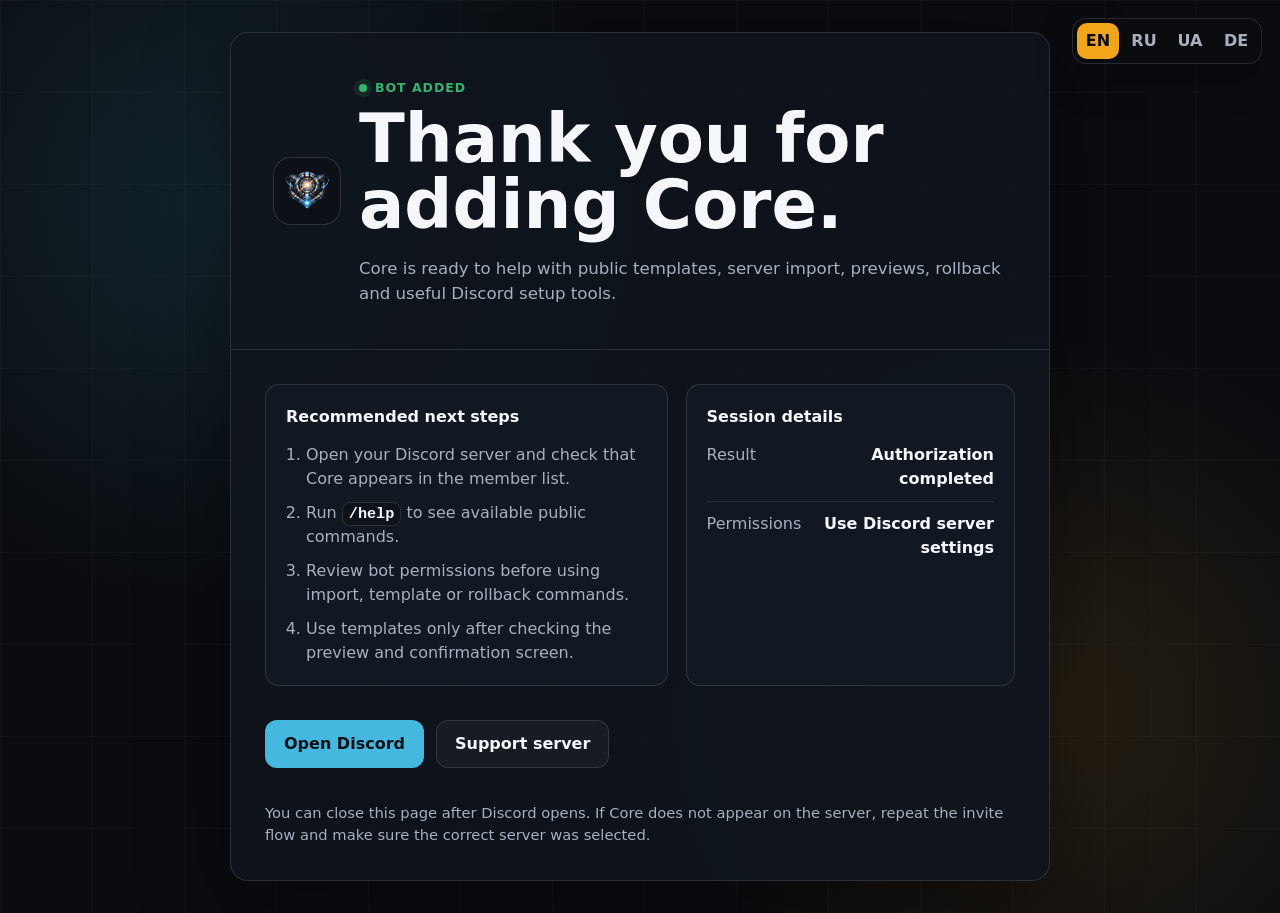
==== added/index.html @ 1f42f7ff "Redirect" ====
<!doctype html>
<html lang="en">
  <head>
    <meta charset="utf-8">
    <meta name="viewport" content="width=device-width, initial-scale=1">
    <meta name="robots" content="noindex,nofollow">
    <meta name="theme-color" content="#0a0c10">
    <title>Core added to Discord</title>
    <meta name="description" content="Core has been added to your Discord server.">
    <link rel="icon" href="../assets/favicon.png">
    <style>
      :root {
        color-scheme: dark;
        --bg: #0a0c10;
        --panel: #10151d;
        --panel-2: #151b25;
        --line: rgba(255, 255, 255, 0.12);
        --text: #f5f7fb;
        --muted: #a7b0bf;
        --accent: #44b8de;
        --accent-2: #f2a51a;
        --ok: #35b46f;
      }

      * {
        box-sizing: border-box;
      }

      html,
      body {
        min-height: 100%;
      }

      body {
        margin: 0;
        display: grid;
        place-items: center;
        min-height: 100vh;
        padding: 32px;
        background:
          linear-gradient(rgba(255, 255, 255, 0.025) 1px, transparent 1px),
          linear-gradient(90deg, rgba(255, 255, 255, 0.025) 1px, transparent 1px),
          radial-gradient(circle at 18% 22%, rgba(68, 184, 222, 0.14), transparent 32%),
          radial-gradient(circle at 82% 78%, rgba(242, 165, 26, 0.12), transparent 30%),
          var(--bg);
        background-size: 92px 92px, 92px 92px, auto, auto, auto;
        color: var(--text);
        font-family: Inter, ui-sans-serif, system-ui, -apple-system, BlinkMacSystemFont, "Segoe UI", sans-serif;
        line-height: 1.5;
      }

      .language-switcher {
        position: fixed;
        top: 18px;
        right: 18px;
        z-index: 5;
        display: inline-flex;
        gap: 4px;
        border: 1px solid var(--line);
        border-radius: 14px;
        background: rgba(10, 12, 16, 0.84);
        padding: 4px;
        backdrop-filter: blur(12px);
        box-shadow: 0 14px 40px rgba(0, 0, 0, 0.24);
      }

      .language-switcher button {
        min-width: 42px;
        height: 36px;
        border: 0;
        border-radius: 10px;
        background: transparent;
        color: var(--muted);
        cursor: pointer;
        font: inherit;
        font-weight: 900;
      }

      .language-switcher button.is-active {
        background: var(--accent-2);
        color: #0b0d10;
      }

      main {
        width: min(820px, 100%);
      }

      .panel {
        overflow: hidden;
        border: 1px solid var(--line);
        border-radius: 18px;
        background: rgba(16, 21, 29, 0.92);
        box-shadow: 0 26px 90px rgba(0, 0, 0, 0.42);
        animation: enter 520ms ease both;
      }

      .top {
        display: grid;
        grid-template-columns: auto 1fr;
        gap: 18px;
        align-items: center;
        padding: clamp(26px, 5vw, 42px);
        border-bottom: 1px solid var(--line);
      }

      .mark {
        width: 68px;
        height: 68px;
        border-radius: 18px;
        border: 1px solid rgba(255, 255, 255, 0.14);
        background: #0d1117;
        object-fit: contain;
        padding: 8px;
      }

      .status {
        display: inline-flex;
        align-items: center;
        gap: 8px;
        margin: 0 0 10px;
        color: var(--ok);
        font-size: 0.78rem;
        font-weight: 900;
        letter-spacing: 0.08em;
        text-transform: uppercase;
      }

      .status::before {
        content: "";
        width: 8px;
        height: 8px;
        border-radius: 999px;
        background: var(--ok);
        box-shadow: 0 0 0 5px rgba(53, 180, 111, 0.13);
      }

      h1 {
        margin: 0;
        font-size: clamp(2rem, 6vw, 4.2rem);
        line-height: 0.98;
        letter-spacing: 0;
      }

      .copy {
        margin: 18px 0 0;
        max-width: 690px;
        color: var(--muted);
        font-size: 1.04rem;
      }

      .body {
        display: grid;
        grid-template-columns: 1.1fr 0.9fr;
        gap: 18px;
        padding: clamp(22px, 4vw, 34px);
      }

      .card {
        border: 1px solid var(--line);
        border-radius: 14px;
        background: rgba(21, 27, 37, 0.72);
        padding: 20px;
      }

      h2 {
        margin: 0 0 14px;
        font-size: 1rem;
      }

      ol,
      ul {
        margin: 0;
        padding-left: 20px;
        color: var(--muted);
      }

      li + li {
        margin-top: 10px;
      }

      code {
        border: 1px solid rgba(255, 255, 255, 0.12);
        border-radius: 8px;
        background: rgba(0, 0, 0, 0.2);
        color: var(--text);
        font: 700 0.95em ui-monospace, SFMono-Regular, Menlo, Consolas, monospace;
        padding: 2px 6px;
      }

      .details {
        display: grid;
        gap: 10px;
      }

      .detail {
        display: flex;
        justify-content: space-between;
        gap: 16px;
        border-bottom: 1px solid rgba(255, 255, 255, 0.08);
        padding-bottom: 10px;
        color: var(--muted);
      }

      .detail:last-child {
        border-bottom: 0;
        padding-bottom: 0;
      }

      .detail strong {
        color: var(--text);
        text-align: right;
      }

      .actions {
        display: flex;
        flex-wrap: wrap;
        gap: 12px;
        padding: 0 clamp(22px, 4vw, 34px) clamp(24px, 4vw, 34px);
      }

      .button {
        display: inline-flex;
        align-items: center;
        justify-content: center;
        min-height: 48px;
        border: 1px solid var(--line);
        border-radius: 12px;
        padding: 0 18px;
        color: var(--text);
        font-weight: 900;
        text-decoration: none;
      }

      .button.primary {
        border-color: transparent;
        background: var(--accent);
        color: #071015;
      }

      .button.secondary {
        background: rgba(255, 255, 255, 0.04);
      }

      .note {
        margin: 0;
        padding: 0 clamp(22px, 4vw, 34px) clamp(24px, 4vw, 34px);
        color: var(--muted);
        font-size: 0.92rem;
      }

      @keyframes enter {
        from {
          opacity: 0;
          transform: translateY(16px);
        }

        to {
          opacity: 1;
          transform: translateY(0);
        }
      }

      @media (max-width: 760px) {
        body {
          padding: 76px 18px 18px;
        }

        .language-switcher {
          top: 14px;
          right: 14px;
        }

        .top,
        .body {
          grid-template-columns: 1fr;
        }

        .mark {
          width: 58px;
          height: 58px;
        }

        .detail {
          display: grid;
        }

        .detail strong {
          text-align: left;
        }
      }
    </style>
  </head>
  <body>
    <div class="language-switcher" aria-label="Language">
      <button class="is-active" type="button" data-lang="en" aria-pressed="true">EN</button>
      <button type="button" data-lang="ru" aria-pressed="false">RU</button>
      <button type="button" data-lang="ua" aria-pressed="false">UA</button>
      <button type="button" data-lang="de" aria-pressed="false">DE</button>
    </div>

    <main>
      <section class="panel" aria-labelledby="page-title">
        <div class="top">
          <img class="mark" src="../assets/core-mark.png" alt="" width="68" height="68">
          <div>
            <p class="status" data-i18n="status" data-status>Bot added</p>
            <h1 id="page-title" data-i18n="title" data-title>Thank you for adding Core.</h1>
            <p class="copy" data-i18n="copy" data-copy>
              Core is ready to help with public templates, server import, previews, rollback and useful Discord setup tools.
            </p>
          </div>
        </div>

        <div class="body">
          <article class="card">
            <h2 data-i18n="stepsTitle">Recommended next steps</h2>
            <ol>
              <li data-i18n-html="step1">Open your Discord server and check that Core appears in the member list.</li>
              <li data-i18n-html="step2">Run <code>/help</code> to see available public commands.</li>
              <li data-i18n-html="step3">Review bot permissions before using import, template or rollback commands.</li>
              <li data-i18n-html="step4">Use templates only after checking the preview and confirmation screen.</li>
            </ol>
          </article>

          <article class="card">
            <h2 data-i18n="detailsTitle">Session details</h2>
            <div class="details">
              <div class="detail">
                <span data-i18n="resultLabel">Result</span>
                <strong data-result>Authorization completed</strong>
              </div>
              <div class="detail">
                <span data-i18n="permissionsLabel">Permissions</span>
                <strong data-permissions>Use Discord server settings</strong>
              </div>
            </div>
          </article>
        </div>

        <div class="actions">
          <a class="button primary" data-i18n="openDiscord" href="https://discord.com/channels/@me">Open Discord</a>
          <a class="button secondary" data-i18n="supportServer" href="https://discord.gg/FjfZkHEuyv">Support server</a>
        </div>

        <p class="note" data-i18n="note">
          You can close this page after Discord opens. If Core does not appear on the server, repeat the invite flow and make sure the correct server was selected.
        </p>
      </section>
    </main>

    <script>
      const translations = {
        en: {
          metaTitle: 'Core added to Discord',
          metaDescription: 'Core has been added to your Discord server.',
          status: 'Bot added',
          title: 'Thank you for adding Core.',
          copy: 'Core is ready to help with public templates, server import, previews, rollback and useful Discord setup tools.',
          stepsTitle: 'Recommended next steps',
          step1: 'Open your Discord server and check that Core appears in the member list.',
          step2: 'Run <code>/help</code> to see available public commands.',
          step3: 'Review bot permissions before using import, template or rollback commands.',
          step4: 'Use templates only after checking the preview and confirmation screen.',
          detailsTitle: 'Session details',
          resultLabel: 'Result',
          permissionsLabel: 'Permissions',
          resultSuccess: 'Authorization completed',
          permissionsFallback: 'Use Discord server settings',
          openDiscord: 'Open Discord',
          supportServer: 'Support server',
          note: 'You can close this page after Discord opens. If Core does not appear on the server, repeat the invite flow and make sure the correct server was selected.',
          errorStatus: 'Authorization stopped',
          errorTitle: 'Core was not added.',
          errorCopy: 'Discord did not complete the authorization flow.'
        },
        ru: {
          metaTitle: 'Core добавлен в Discord',
          metaDescription: 'Core был добавлен на ваш Discord-сервер.',
          status: 'Бот добавлен',
          title: 'Спасибо за добавление Core.',
          copy: 'Core готов помочь с публичными шаблонами, импортом сервера, предпросмотром, откатом и полезными инструментами настройки Discord.',
          stepsTitle: 'Что сделать дальше',
          step1: 'Откройте свой Discord-сервер и проверьте, что Core появился в списке участников.',
          step2: 'Введите <code>/help</code>, чтобы посмотреть доступные публичные команды.',
          step3: 'Проверьте права бота перед использованием импорта, шаблонов или отката.',
          step4: 'Применяйте шаблоны только после проверки предпросмотра и экрана подтверждения.',
          detailsTitle: 'Детали авторизации',
          resultLabel: 'Результат',
          permissionsLabel: 'Права',
          resultSuccess: 'Авторизация завершена',
          permissionsFallback: 'Проверьте настройки сервера Discord',
          openDiscord: 'Открыть Discord',
          supportServer: 'Сервер поддержки',
          note: 'Эту страницу можно закрыть после открытия Discord. Если Core не появился на сервере, повторите добавление и убедитесь, что выбран правильный сервер.',
          errorStatus: 'Авторизация остановлена',
          errorTitle: 'Core не был добавлен.',
          errorCopy: 'Discord не завершил процесс авторизации.'
        },
        ua: {
          metaTitle: 'Core додано в Discord',
          metaDescription: 'Core було додано на ваш Discord-сервер.',
          status: 'Бота додано',
          title: 'Дякуємо за додавання Core.',
          copy: 'Core готовий допомогти з публічними шаблонами, імпортом сервера, попереднім переглядом, відкатом і корисними інструментами налаштування Discord.',
          stepsTitle: 'Що зробити далі',
          step1: 'Відкрийте свій Discord-сервер і перевірте, що Core зʼявився у списку учасників.',
          step2: 'Введіть <code>/help</code>, щоб переглянути доступні публічні команди.',
          step3: 'Перевірте права бота перед використанням імпорту, шаблонів або відкату.',
          step4: 'Застосовуйте шаблони тільки після перевірки попереднього перегляду та екрана підтвердження.',
          detailsTitle: 'Деталі авторизації',
          resultLabel: 'Результат',
          permissionsLabel: 'Права',
          resultSuccess: 'Авторизацію завершено',
          permissionsFallback: 'Перевірте налаштування сервера Discord',
          openDiscord: 'Відкрити Discord',
          supportServer: 'Сервер підтримки',
          note: 'Цю сторінку можна закрити після відкриття Discord. Якщо Core не зʼявився на сервері, повторіть додавання і переконайтеся, що вибрано правильний сервер.',
          errorStatus: 'Авторизацію зупинено',
          errorTitle: 'Core не було додано.',
          errorCopy: 'Discord не завершив процес авторизації.'
        },
        de: {
          metaTitle: 'Core zu Discord hinzugefuegt',
          metaDescription: 'Core wurde zu Ihrem Discord-Server hinzugefuegt.',
          status: 'Bot hinzugefuegt',
          title: 'Danke fuer das Hinzufuegen von Core.',
          copy: 'Core ist bereit fuer oeffentliche Vorlagen, Server-Import, Vorschauen, Rollback und nuetzliche Discord-Werkzeuge.',
          stepsTitle: 'Empfohlene naechste Schritte',
          step1: 'Oeffnen Sie Ihren Discord-Server und pruefen Sie, ob Core in der Mitgliederliste erscheint.',
          step2: 'Fuehren Sie <code>/help</code> aus, um die oeffentlichen Befehle zu sehen.',
          step3: 'Pruefen Sie die Bot-Rechte vor Import-, Vorlagen- oder Rollback-Befehlen.',
          step4: 'Nutzen Sie Vorlagen erst nach Pruefung der Vorschau und des Bestaetigungsfensters.',
          detailsTitle: 'Sitzungsdetails',
          resultLabel: 'Ergebnis',
          permissionsLabel: 'Rechte',
          resultSuccess: 'Autorisierung abgeschlossen',
          permissionsFallback: 'Discord-Servereinstellungen pruefen',
          openDiscord: 'Discord oeffnen',
          supportServer: 'Support-Server',
          note: 'Sie koennen diese Seite schliessen, nachdem Discord geoeffnet wurde. Wenn Core nicht auf dem Server erscheint, wiederholen Sie den Invite-Ablauf und waehlen Sie den richtigen Server.',
          errorStatus: 'Autorisierung gestoppt',
          errorTitle: 'Core wurde nicht hinzugefuegt.',
          errorCopy: 'Discord hat den Autorisierungsvorgang nicht abgeschlossen.'
        }
      };

      const params = new URLSearchParams(window.location.search);
      const error = params.get('error');
      const errorDescription = params.get('error_description');
      const permissions = params.get('permissions');

      function getInitialLanguage() {
        const requested = String(params.get('lang') || '').toLowerCase();
        return translations[requested] ? requested : 'en';
      }

      function setText(selector, value) {
        const element = document.querySelector(selector);
        if (element) element.textContent = value;
      }

      function applyLanguage(language) {
        const dictionary = translations[language] || translations.en;

        document.documentElement.lang = language === 'ua' ? 'uk' : language;
        document.title = dictionary.metaTitle;
        document.querySelector('meta[name="description"]')?.setAttribute('content', dictionary.metaDescription);

        document.querySelectorAll('[data-i18n]').forEach((element) => {
          const key = element.dataset.i18n;
          if (dictionary[key]) element.textContent = dictionary[key];
        });

        document.querySelectorAll('[data-i18n-html]').forEach((element) => {
          const key = element.dataset.i18nHtml;
          if (dictionary[key]) element.innerHTML = dictionary[key];
        });

        setText('[data-result]', error ? error : dictionary.resultSuccess);
        setText('[data-permissions]', permissions || dictionary.permissionsFallback);

        if (error) {
          setText('[data-status]', dictionary.errorStatus);
          setText('[data-title]', dictionary.errorTitle);
          setText('[data-copy]', errorDescription || dictionary.errorCopy);
        }

        document.querySelectorAll('[data-lang]').forEach((button) => {
          const isActive = button.dataset.lang === language;
          button.classList.toggle('is-active', isActive);
          button.setAttribute('aria-pressed', String(isActive));
        });
      }

      document.querySelectorAll('[data-lang]').forEach((button) => {
        button.addEventListener('click', () => applyLanguage(button.dataset.lang || 'en'));
      });

      applyLanguage(getInitialLanguage());
    </script>
  </body>
</html>
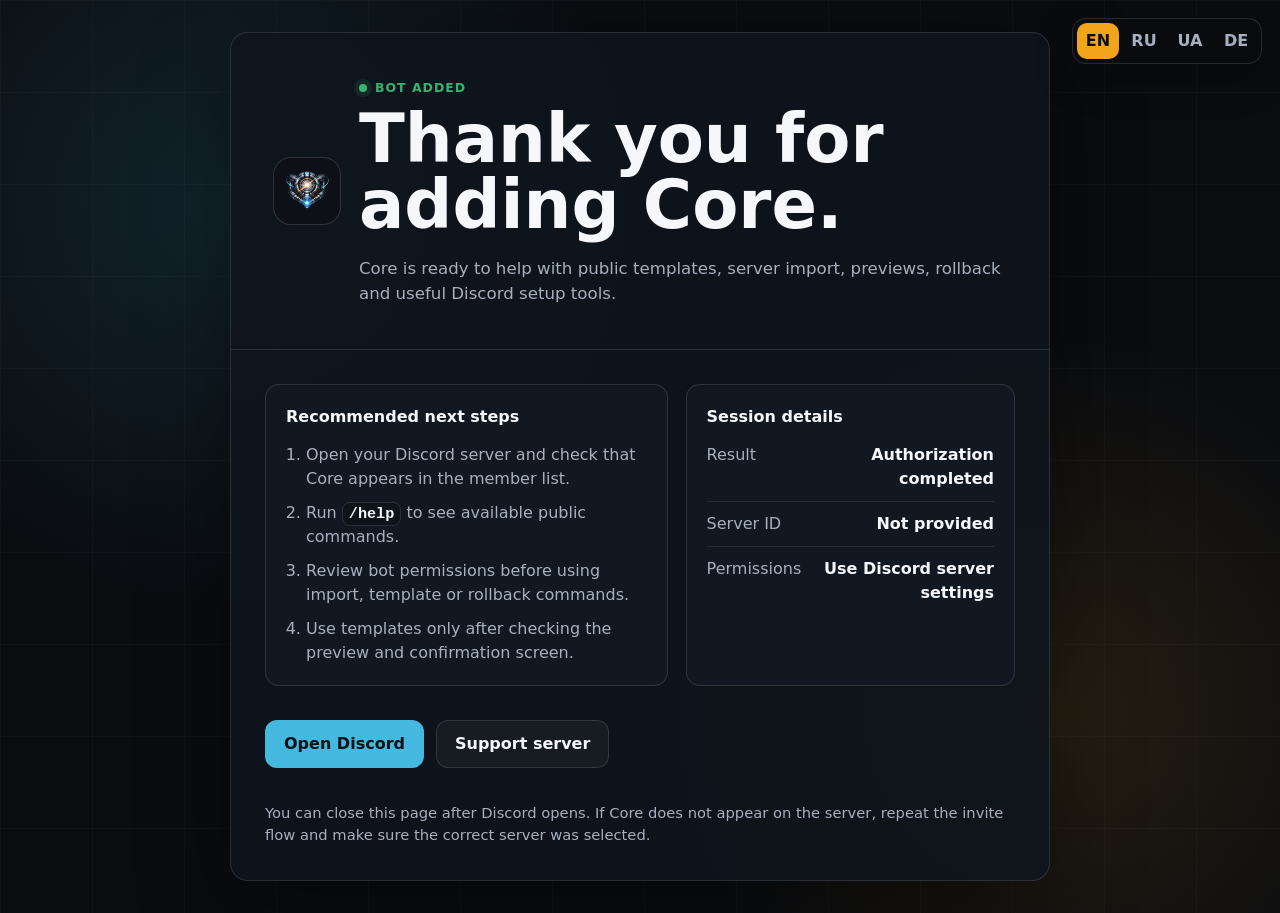
==== commit 55ce4062: "Fix 3" ====
--- a/added/index.html
+++ b/added/index.html
@@ -330,6 +330,10 @@
                 <strong data-result>Authorization completed</strong>
               </div>
               <div class="detail">
+                <span data-i18n="guildLabel">Server ID</span>
+                <strong data-guild-id>Not provided</strong>
+              </div>
+              <div class="detail">
                 <span data-i18n="permissionsLabel">Permissions</span>
                 <strong data-permissions>Use Discord server settings</strong>
               </div>
@@ -363,8 +367,10 @@
           step4: 'Use templates only after checking the preview and confirmation screen.',
           detailsTitle: 'Session details',
           resultLabel: 'Result',
+          guildLabel: 'Server ID',
           permissionsLabel: 'Permissions',
           resultSuccess: 'Authorization completed',
+          guildFallback: 'Not provided',
           permissionsFallback: 'Use Discord server settings',
           openDiscord: 'Open Discord',
           supportServer: 'Support server',
@@ -386,8 +392,10 @@
           step4: 'Применяйте шаблоны только после проверки предпросмотра и экрана подтверждения.',
           detailsTitle: 'Детали авторизации',
           resultLabel: 'Результат',
+          guildLabel: 'ID сервера',
           permissionsLabel: 'Права',
           resultSuccess: 'Авторизация завершена',
+          guildFallback: 'Не передан Discord',
           permissionsFallback: 'Проверьте настройки сервера Discord',
           openDiscord: 'Открыть Discord',
           supportServer: 'Сервер поддержки',
@@ -409,8 +417,10 @@
           step4: 'Застосовуйте шаблони тільки після перевірки попереднього перегляду та екрана підтвердження.',
           detailsTitle: 'Деталі авторизації',
           resultLabel: 'Результат',
+          guildLabel: 'ID сервера',
           permissionsLabel: 'Права',
           resultSuccess: 'Авторизацію завершено',
+          guildFallback: 'Не передано Discord',
           permissionsFallback: 'Перевірте налаштування сервера Discord',
           openDiscord: 'Відкрити Discord',
           supportServer: 'Сервер підтримки',
@@ -432,8 +442,10 @@
           step4: 'Nutzen Sie Vorlagen erst nach Pruefung der Vorschau und des Bestaetigungsfensters.',
           detailsTitle: 'Sitzungsdetails',
           resultLabel: 'Ergebnis',
+          guildLabel: 'Server-ID',
           permissionsLabel: 'Rechte',
           resultSuccess: 'Autorisierung abgeschlossen',
+          guildFallback: 'Nicht von Discord uebergeben',
           permissionsFallback: 'Discord-Servereinstellungen pruefen',
           openDiscord: 'Discord oeffnen',
           supportServer: 'Support-Server',
@@ -447,6 +459,7 @@
       const params = new URLSearchParams(window.location.search);
       const error = params.get('error');
       const errorDescription = params.get('error_description');
+      const guildId = params.get('guild_id');
       const permissions = params.get('permissions');
 
       function getInitialLanguage() {
@@ -477,6 +490,7 @@
         });
 
         setText('[data-result]', error ? error : dictionary.resultSuccess);
+        setText('[data-guild-id]', guildId || dictionary.guildFallback);
         setText('[data-permissions]', permissions || dictionary.permissionsFallback);
 
         if (error) {
